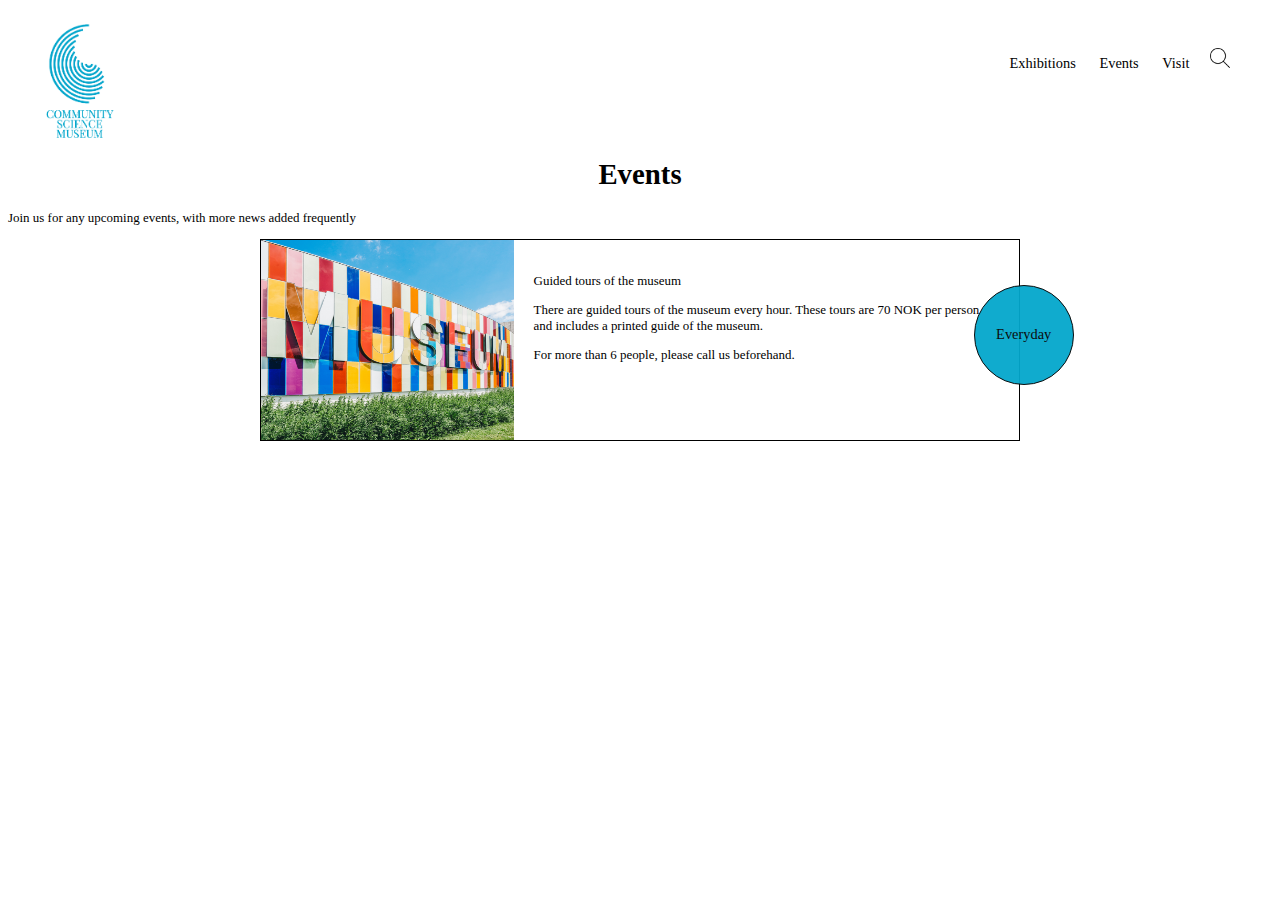
==== events.html @ 8934737d "index + involved" ====
<!DOCTYPE html>
<html>
  <head>
    <title></title>
    <meta name="description" content="">
    <meta name="viewport" content="width=device-width, initial-scale=1.0">
    <link href="styles.css" rel="stylesheet">
  </head>
  <body>
    <header>
      <nav>
        <a href="index.html"><img src="logo/FullLogo.png" alt="logo home" class="logo"></a>
        <label for="toggle">&#9776;</label>
        <input type="checkbox" id="toggle">
        <div class="menu">
            <a href="exhibitions.html">Exhibitions</a>
            <a href="events.html">Events</a>
            <a href="visit.html">Visit</a>
            <img src="icons/search.png" id="icon">
        </div>
      </nav>
    </header>
    <main>
        <h1>Events</h1>
        <p>Join us for any upcoming events, with more news added frequently</p>
        <div class="event">
            <div class="img"><img src="/images/scott-webb-102825.jpg"></div>
            <div class="text">
                <p>Guided tours of the museum</p>
                <p>There are guided tours of the museum every hour. These tours are 70 NOK per person and includes a printed guide of the museum.</p>
                <p>For more than 6 people, please call us beforehand.</p>
            </div>
            <div class="date">Everyday</div>
        </div>
    </main>
    <footer></footer>
  </body>
</html>
---- styles.css ----
@font-face {
    font-family: "Playfair Display";
    src: url("/fonts/Playfair_Display.tff") format(tff);
}
@font-face {
    font-family: "Source Sans Pro";
    src: url("/fonts/Source_Sans_Pro.ttf") format(tff);
}


body,
p {
    font-family: "Source Sans Pro";
    font-size: 0.9em;
}

.bold {
    font-weight: bold;
}

h1, 
h2,
h3 {
    font-family: "Playfair Display";
    text-align: center;
    clear: both;
}

.head {
    font-size: 3em;
    font-weight: bold;
}

/* Skip content */

a.skip-main {
    left:-999px;
    position: absolute;
    top: auto;
    width: 1px;
    height: 1px;
    overflow: hidden;
    z-index: -999;
}

a.skip-main:focus, a.skip-main:active {
    color: #fff;
    background-color: black;
    left: auto;
    top: auto;
    overflow: auto;
    margin: 10px 35%;
    padding: 5px;
    border-radius: 15px;
    border: 4px solid yellow;
    text-align: center;
    font-size: 1.2em;
    z-index: 999;
}

/* NAVIGATION */
nav {
    text-align: right;
    height: 75px;
    line-height: 100px;
}

.index::after {
    content: "";
    background-image: url("/images/front-2.jpg");
    background-size: cover;
    background-position: right;
    transform: scaleX(-1);
    opacity: 1.0;
    top: 0;
    left: 0;
    bottom: 0;
    right: 0;
    position: absolute;
    z-index: -1;
    height: 100%;
}

.logo {
    height: 150px;
    width: 150px;
    float: left;
}

.menu {
    margin: 0 30px 0 0;
    padding: 5px;
}

.menu a {
    text-decoration: none;
    margin: 0 10px;
    line-height: 50px;
    clear: left;
    color: #000;
} 

label {
    margin: 0 40px 0 0;
    font-size: 26px;
    line-height: 70px;
    display: none;
    width: 26px;
    float: right;
}

#toggle {
    display: none;
}

.menu img {
    height: 20px;
    width: 20px;
    padding: 0px 7px;
}

/* INDEX.HTML */

.landing {
    width: 100%;
    height: 100%;
}

.blue {
    background-color:#04A7CC;
    width: 50%;
    height: 100%;
    padding-top: 85px;
    padding-left: 100px;
    padding-bottom: 85px;
    box-sizing: border-box;
    line-height: 20px;
}

.intro {
    width: 65%;
    height: 50%;
    margin: auto;
    text-align: center;
    box-sizing: border-box;
    padding-top: 100px;
    padding-bottom: 20px;
}

.divider {
    height: 130px;
    width: 100%;
    background-position-y: 60%;
    background-size: cover;
    background-image: url(/images/divider-front.jpg);
}

.for-you {
    width: 100%;
    height: 30%;
    justify-content: space-around;
    display: flex;
    margin-top: 30px;
}

.box {
    width: 25%;
    height: 30%;
    display:inline-table;
    text-align: center;
    box-sizing: border-box;
    padding-top: 10px;
    padding-bottom: 10px;
}

/* Exhibitions */

.cosmology,
.evolution,
.biology,
.ai,
.ecology {
    height: 300px;
    width: 100%;
    box-sizing: border-box;
    margin-top: 100px;
}

.cosmology {
    background-color: #7E8E05;
}

.evolution {
    background-color: #F0B504;
}

.biology {
    background-color: #266F39;
}
.ai {
    background-color:#04A7CC;
}

.ecology {
    background-color: #CC6104;
}

.photo-left {
    display:inline-block;
    height: 200px;
    width: 300px;
    margin: 100px 0 0 70px;
    box-sizing: border-box;
}

.photo-right {
    float:right;
    height: 200px;
    width: 300px;
    margin: 100px 70px 0 0;
    box-sizing: border-box;
}

.exhibitions img {
    height: 200px;
    width: 300px;
}

/* EVENTS */

.event {
    width: 60%;
    height: 200px;
    margin: auto;
    border: 1px solid #000;
    position: relative;
}

.img {
    height: 200px;
    width: 33.33%;
    float: left;
}
 .img img {
    height: 200px;
    width: 100%;
 }

.text {
    height: 200px;
    width: 66.66%;
    float: left;
    text-align: left;
    box-sizing: border-box;
    padding: 20px 25px 0 20px;
}

.date {
    height: 100px;
    width: 100px;
    border: 1px solid #000;
    border-radius: 50%;
    text-align: center;
    background-color: #04A7CC;
    z-index: 10;
    position: absolute; 
    margin-top: 45px;
    margin-left: 94%;
    opacity: 0.95;
    box-sizing: border-box;
    padding-top: 40px;
}

/* Get Involved */

.divider-involved {
    height: 130px;
    width: 100%;
    background-position-y: 60%;
    background-size: cover;
    background-image: url(/images/divider-involved.jpg);
}

/* VISIT */

.location {
    height: 500px;
    width: 50%;
    float: left;
}

.map {
    height: 300px;
    width: 300px;
    background-image: url("/images/maps-edited.jpg");
    background-size: cover;
    background-position: center;
}

.more-info {
    height: 500px;
    width: 50%;
    display: inline-block;
}

.info{
    height: 500px;
} 

/* FOOTER */

.subscribe {
    background-color: #266F39;
    color: #fff;
    width: 100%;
    height: 220px;
    text-align: center;
    box-sizing: border-box;
    padding-top: 10px;
}

input[type=email] {
    height: 35px;
    width: 300px;
    margin-bottom: 20px;
    border-radius: 5px;
    box-shadow: 3px 1px 10px rgba(0,0,0,.6);
}

input[type=submit] {
    height: 30px;
    width: 150px;
    display: block;
    margin: 0 auto;
    background-color: #fff;
    color: #038022;
    border-radius: 10px;
}

.social {
    width: 100%;
    height: 80px;
    font-weight: bold;
    text-align: right;
}

.social a {
    color: #000;
    text-decoration: none;
}

.social img {
    height: 30px;
    width: 30px;
    float: left;
    margin: 30px 0px 0px 10px;
}

/* MEDIA */

@media only screen and (max-width: 700px) {
    .blue {
        width: 100%;
        height: 100%;
    }
}

@media only screen and (max-width: 600px) {

    label {
        display: block;
        cursor: pointer;
    }

    .menu {
        text-align: center;
        width: 100%;
        display: none;
    }

    .menu a {
        display: block;
        margin: 0;
        border-bottom: 1px solid #000;
    }

    #toggle:checked + .menu {
        display: block;
    }

    .subscribe label {
        display: none;
    }

    .for-you {
        width: auto;
        display: grid;
        margin: 0px 20px;
    }
    
    .box {
        width: 100%;
        height: 30%;
        display:inline-table;
        text-align: center;
        box-sizing: border-box;
        padding: 10px 0px;
    }
}
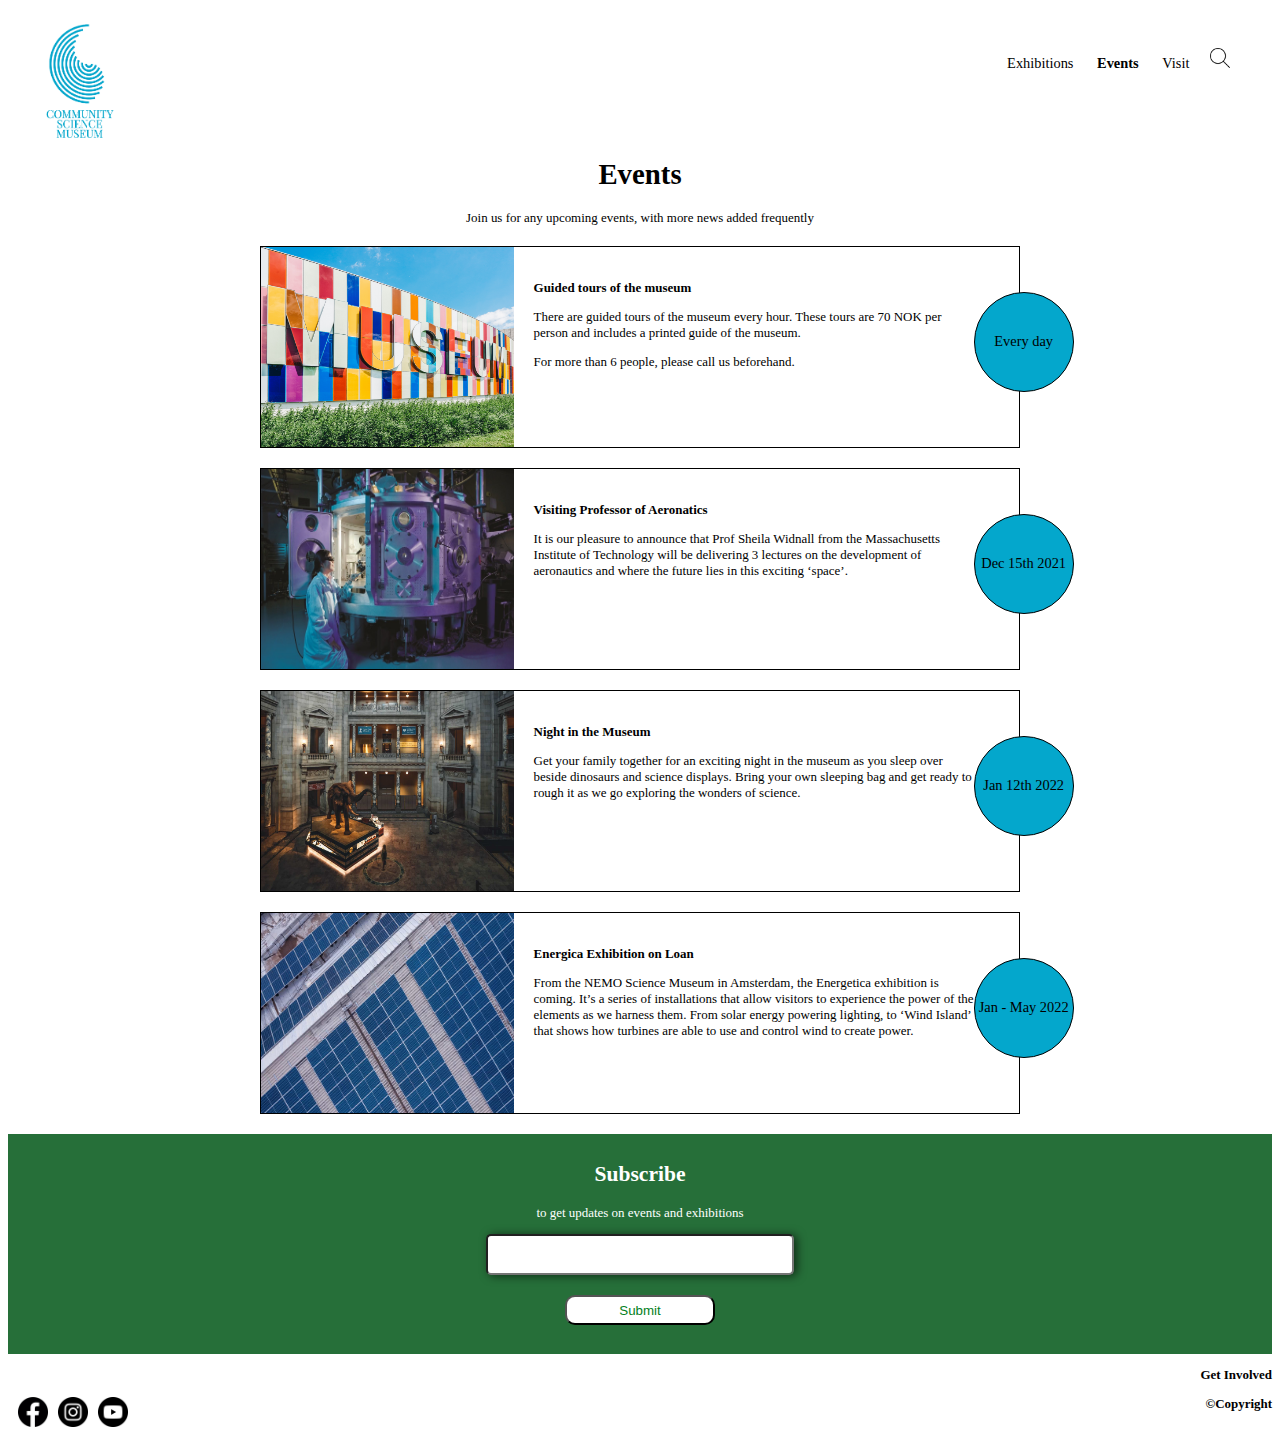
==== commit af7e8c93: "almost done" ====
--- a/events.html
+++ b/events.html
@@ -1,38 +1,82 @@
 <!DOCTYPE html>
 <html>
   <head>
-    <title></title>
-    <meta name="description" content="">
+    <title>Community Science Museum - Events</title>
+    <meta name="description" content="Our upcoming and exciting events">
     <meta name="viewport" content="width=device-width, initial-scale=1.0">
     <link href="styles.css" rel="stylesheet">
   </head>
   <body>
     <header>
+      <a class="skip-main" href="#main">Skip to main content</a>
       <nav>
         <a href="index.html"><img src="logo/FullLogo.png" alt="logo home" class="logo"></a>
         <label for="toggle">&#9776;</label>
         <input type="checkbox" id="toggle">
         <div class="menu">
             <a href="exhibitions.html">Exhibitions</a>
-            <a href="events.html">Events</a>
+            <a href="events.html" class="active">Events</a>
             <a href="visit.html">Visit</a>
             <img src="icons/search.png" id="icon">
         </div>
       </nav>
     </header>
     <main>
-        <h1>Events</h1>
+      <div class="main">
+        <h1 id="main" tabindex="-1">Events</h1>
         <p>Join us for any upcoming events, with more news added frequently</p>
+      </div>
         <div class="event">
-            <div class="img"><img src="/images/scott-webb-102825.jpg"></div>
+            <div class="img"><img src="/images/scott-webb-102825.jpg" alt="front of the museum"></div>
             <div class="text">
-                <p>Guided tours of the museum</p>
+                <p class="bold">Guided tours of the museum</p>
                 <p>There are guided tours of the museum every hour. These tours are 70 NOK per person and includes a printed guide of the museum.</p>
                 <p>For more than 6 people, please call us beforehand.</p>
             </div>
-            <div class="date">Everyday</div>
+            <div class="date">Every day</div>
         </div>
+        <div class="event">
+          <div class="img"><img src="/images/scientific-2040795_1280.jpg" alt="a woman in front of "></div>
+          <div class="text">
+              <p class="bold">Visiting Professor of Aeronatics</p>
+              <p>It is our pleasure to announce that Prof Sheila Widnall from the Massachusetts Institute of Technology will be delivering 3 lectures on the development of aeronautics and where the future lies in this exciting ‘space’.</p>
+          </div>
+          <div class="date">Dec 15th 2021</div>
+      </div>
+      <div class="event">
+        <div class="img"><img src="/images/roberto-nickson-396152.jpg" alt="the museum after closing"></div>
+        <div class="text">
+            <p class="bold">Night in the Museum</p>
+            <p>Get your family together for an exciting night in the museum as you sleep over beside dinosaurs and science displays. Bring your own sleeping bag and get ready to rough it as we go exploring the wonders of science.</p>
+        </div>
+        <div class="date">Jan 12th 2022</div>
+    </div>
+    <div class="event">
+      <div class="img"><img src="/images/guillherme-schneider-ecIS-bfYSG8-unsplash.jpg" alt="solar panels"></div>
+      <div class="text">
+          <p class="bold">Energica Exhibition on Loan</p>
+          <p>From the NEMO Science Museum in Amsterdam, the Energetica exhibition is coming. It’s a series of installations that allow visitors to experience the power of the elements as we harness them. From solar energy powering lighting, to ‘Wind Island’ that shows how turbines are able to use and control wind to create power.</p>
+      </div>
+      <div class="date">Jan - May 2022</div>
+  </div>
     </main>
-    <footer></footer>
+    <footer>
+      <div class="subscribe">
+        <h2>Subscribe</h2>
+        <p>to get updates on events and exhibitions</p>
+        <form>
+          <label for="email">Subscribe</label>
+          <input type="email" name="email" id="email" class="form_input">
+          <input type="submit" value="Submit" class="button">
+        </form>
+      </div>
+      <div class="social">
+        <div><a href="https://www.facebook.com/noroffoslo"><img src="/icons/facebook-circular-logo-2.png"></a></div>
+        <div><a href="https://www.instagram.com/noroff"><img src="/icons/instagram-2.png"></a></div>
+        <div><a href="https://www.youtube.com/c/NoroffAS"><img src="/icons/youtube-2.png"></a></div>
+        <p><a href="involved.html">Get Involved</a></p>
+        <p>&#169;Copyright</p>
+      </div>
+    </footer>
   </body>
 </html>--- a/styles.css
+++ b/styles.css
@@ -19,7 +19,6 @@
 }
 
 h1, 
-h2,
 h3 {
     font-family: "Playfair Display";
     text-align: center;
@@ -81,6 +80,14 @@
     height: 100%;
 }
 
+nav .active {
+    font-weight: bold;
+}
+
+nav a:hover {
+    text-decoration: underline;
+}
+
 .logo {
     height: 150px;
     width: 150px;
@@ -184,6 +191,7 @@
     width: 100%;
     box-sizing: border-box;
     margin-top: 100px;
+    display: table;
 }
 
 .cosmology {
@@ -206,27 +214,46 @@
 }
 
 .photo-left {
-    display:inline-block;
-    height: 200px;
-    width: 300px;
-    margin: 100px 0 0 70px;
-    box-sizing: border-box;
+    padding: 100px 0 0 8%;
+    box-sizing: border-box;
+    float: left;
 }
 
 .photo-right {
     float:right;
-    height: 200px;
-    width: 300px;
-    margin: 100px 70px 0 0;
+    padding: 100px 8% 0 0;
     box-sizing: border-box;
 }
 
 .exhibitions img {
     height: 200px;
-    width: 300px;
+    max-width: 350px;
+}
+
+.text-right {
+    height: 100%;
+    max-width: 30%;
+    float: left;
+    padding-top: 35px;
+    padding-left: 12%;
+}
+
+.text-left {
+    height: 100%;
+    width: 30%;
+    padding-top: 35px;
+    padding-left: 12%;
+    float: left;
 }
 
 /* EVENTS */
+
+.main {
+    text-align: center;
+    margin-bottom: 20px;
+    width: 60%;
+    margin: auto;
+}
 
 .event {
     width: 60%;
@@ -234,25 +261,28 @@
     margin: auto;
     border: 1px solid #000;
     position: relative;
+    margin-top: 20px ;
+    margin-bottom: 20px;
 }
 
 .img {
-    height: 200px;
+    height: 100%;
     width: 33.33%;
     float: left;
 }
- .img img {
-    height: 200px;
-    width: 100%;
- }
+
+.img img {
+    height: 100%;
+    width: 100%;
+}
 
 .text {
-    height: 200px;
+    height: 100%;
     width: 66.66%;
     float: left;
     text-align: left;
     box-sizing: border-box;
-    padding: 20px 25px 0 20px;
+    padding: 20px 40px 0 20px;
 }
 
 .date {
@@ -266,7 +296,6 @@
     position: absolute; 
     margin-top: 45px;
     margin-left: 94%;
-    opacity: 0.95;
     box-sizing: border-box;
     padding-top: 40px;
 }
@@ -283,10 +312,21 @@
 
 /* VISIT */
 
-.location {
+.divider-visit {
+    height: 130px;
+    width: 100%;
+    background-position-y: 70%;
+    background-size: cover;
+    background-image: url(/images/divider-visit.jpg);
+}
+
+.location, 
+.more-info {
     height: 500px;
-    width: 50%;
-    float: left;
+    width: 48%;
+    display:inline-table;
+    box-sizing: border-box;
+    padding: 20px 20px 30px;
 }
 
 .map {
@@ -296,16 +336,6 @@
     background-size: cover;
     background-position: center;
 }
-
-.more-info {
-    height: 500px;
-    width: 50%;
-    display: inline-block;
-}
-
-.info{
-    height: 500px;
-} 
 
 /* FOOTER */
 
@@ -363,6 +393,30 @@
         width: 100%;
         height: 100%;
     }
+
+    .location, 
+    .more-info {
+        width: 100%;
+        display:inline-table;
+    }
+
+    .exhibitions img {
+        height: 150px;
+        max-width: 250px;
+    }
+
+    .photo-left {
+        padding: 100px 0 0 8%;
+        box-sizing: border-box;
+        float: left;
+    }
+    
+    .photo-right {
+        float:right;
+        padding: 100px 8% 0 0;
+        box-sizing: border-box;
+    }
+
 }
 
 @media only screen and (max-width: 600px) {
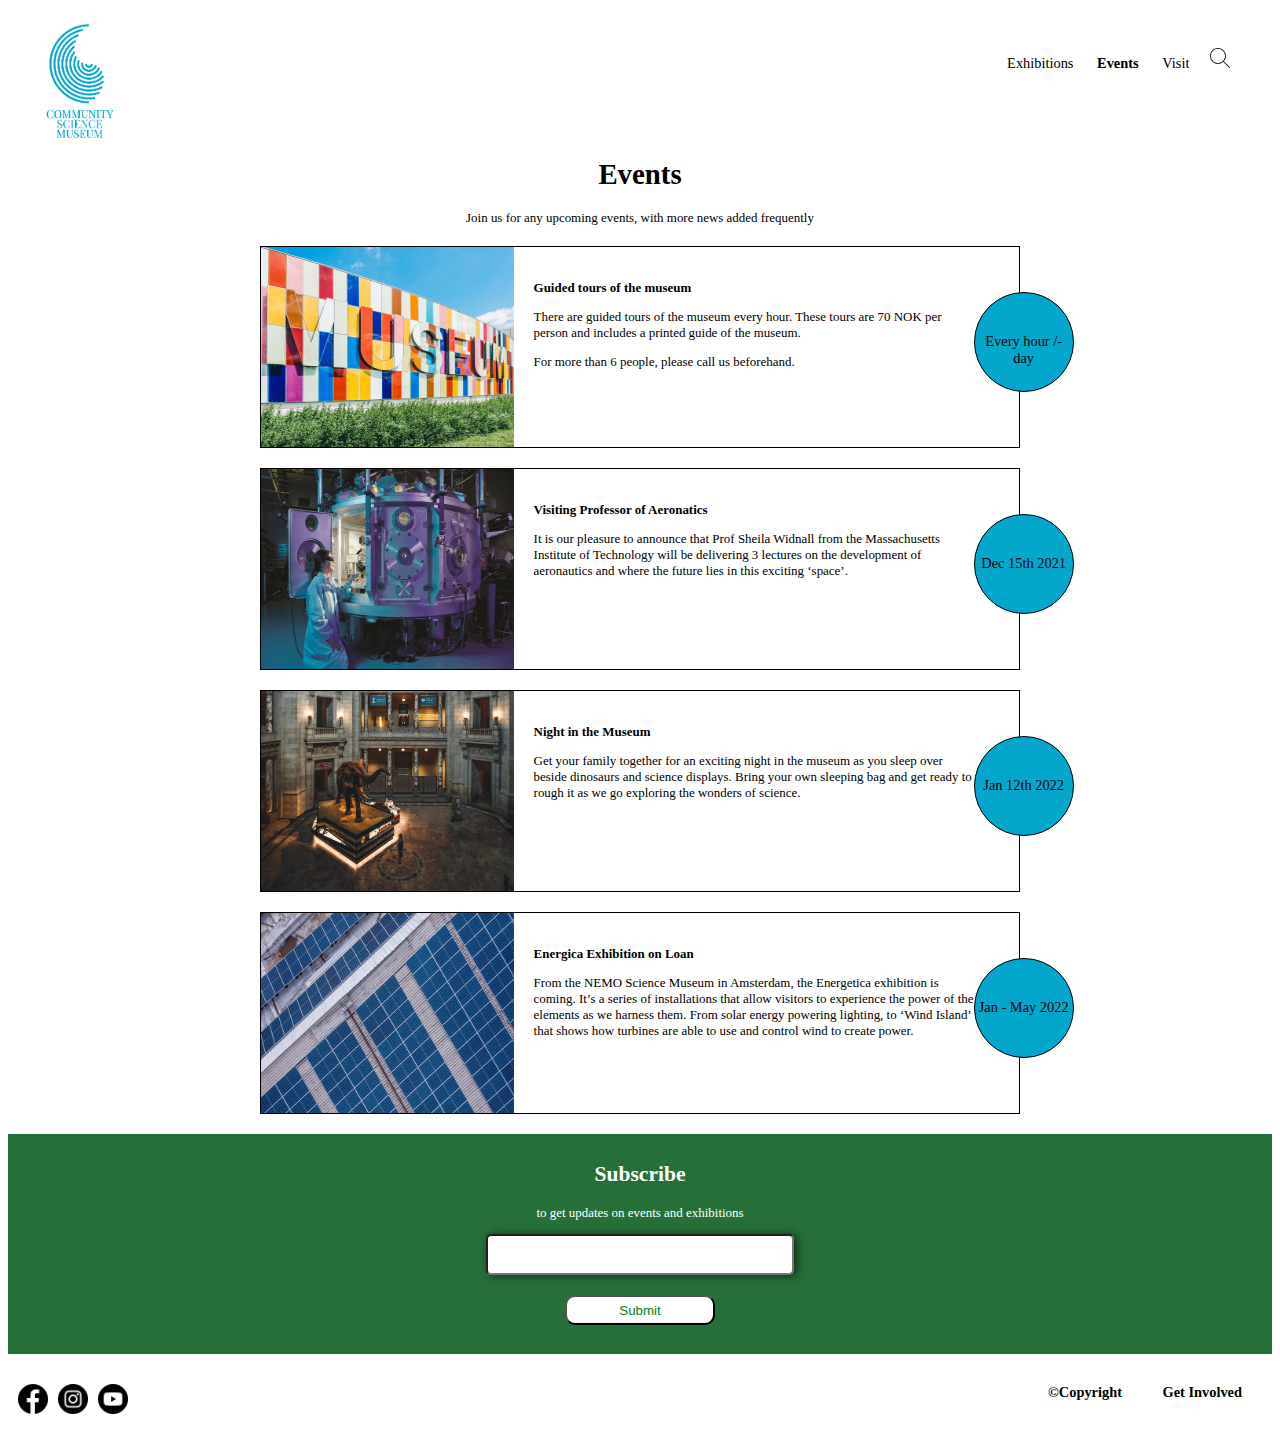
==== commit 40238ba5: "Test round 1.0" ====
--- a/events.html
+++ b/events.html
@@ -33,10 +33,10 @@
                 <p>There are guided tours of the museum every hour. These tours are 70 NOK per person and includes a printed guide of the museum.</p>
                 <p>For more than 6 people, please call us beforehand.</p>
             </div>
-            <div class="date">Every day</div>
+            <div class="date">Every hour /- day</div>
         </div>
         <div class="event">
-          <div class="img"><img src="/images/scientific-2040795_1280.jpg" alt="a woman in front of "></div>
+          <div class="img"><img src="/images/scientific-2040795_1280-2.jpg" alt="a woman in front of "></div>
           <div class="text">
               <p class="bold">Visiting Professor of Aeronatics</p>
               <p>It is our pleasure to announce that Prof Sheila Widnall from the Massachusetts Institute of Technology will be delivering 3 lectures on the development of aeronautics and where the future lies in this exciting ‘space’.</p>
@@ -44,7 +44,7 @@
           <div class="date">Dec 15th 2021</div>
       </div>
       <div class="event">
-        <div class="img"><img src="/images/roberto-nickson-396152.jpg" alt="the museum after closing"></div>
+        <div class="img"><img src="/images/roberto-nickson-396152-2.jpg" alt="the museum after closing"></div>
         <div class="text">
             <p class="bold">Night in the Museum</p>
             <p>Get your family together for an exciting night in the museum as you sleep over beside dinosaurs and science displays. Bring your own sleeping bag and get ready to rough it as we go exploring the wonders of science.</p>
@@ -74,8 +74,8 @@
         <div><a href="https://www.facebook.com/noroffoslo"><img src="/icons/facebook-circular-logo-2.png"></a></div>
         <div><a href="https://www.instagram.com/noroff"><img src="/icons/instagram-2.png"></a></div>
         <div><a href="https://www.youtube.com/c/NoroffAS"><img src="/icons/youtube-2.png"></a></div>
-        <p><a href="involved.html">Get Involved</a></p>
-        <p>&#169;Copyright</p>
+        <div class="copy"><a href="involved.html">Get Involved</a></div>
+        <div class="copy">&#169;Copyright</div>
       </div>
     </footer>
   </body>
--- a/styles.css
+++ b/styles.css
@@ -211,6 +211,7 @@
 
 .ecology {
     background-color: #CC6104;
+    margin-bottom: 100px;
 }
 
 .photo-left {
@@ -263,6 +264,7 @@
     position: relative;
     margin-top: 20px ;
     margin-bottom: 20px;
+    display: table;
 }
 
 .img {
@@ -386,6 +388,15 @@
     margin: 30px 0px 0px 10px;
 }
 
+.copy {
+    width: 90px;
+    float: right;
+    display: inline;
+    padding-top:30px;
+    padding-right: 10px;
+    margin-right: 20px;
+}
+
 /* MEDIA */
 
 @media only screen and (max-width: 700px) {
@@ -400,21 +411,24 @@
         display:inline-table;
     }
 
-    .exhibitions img {
-        height: 150px;
-        max-width: 250px;
-    }
-
     .photo-left {
-        padding: 100px 0 0 8%;
-        box-sizing: border-box;
-        float: left;
+        padding: 20px 0 0 15%;
+        width: 50%;
     }
     
     .photo-right {
-        float:right;
-        padding: 100px 8% 0 0;
-        box-sizing: border-box;
+        padding: 20px 15% 0 0;
+    }
+
+    .text-right {
+        height: 100%;
+        max-width: 60%;
+        padding-left: 20%;
+    }
+    
+    .text-left {
+        height: 100%;
+        width: 60%;
     }
 
 }
@@ -424,12 +438,15 @@
     label {
         display: block;
         cursor: pointer;
+        z-index:100;
     }
 
     .menu {
         text-align: center;
         width: 100%;
         display: none;
+        background-color: #fff;
+        z-index: 100;
     }
 
     .menu a {
@@ -460,4 +477,45 @@
         box-sizing: border-box;
         padding: 10px 0px;
     }
+
+    /* Events */
+    
+    .event {
+        width: 75%;
+        height: 200px;
+        margin: auto;
+        border: 1px solid #000;
+        position: relative;
+        margin-top: 20px ;
+        margin-bottom: 20px;
+        display: table;
+    }
+    
+    .img {
+        height: 25%;
+        width: 100%;
+        margin: auto;
+    }
+    
+    .text {
+        height: 100%;
+        width: 100%;
+        text-align: center;
+        margin: auto;
+    }
+    
+    .date {
+        height: 75px;
+        width: 75px;
+        border: 1px solid #000;
+        border-radius: 50%;
+        text-align: center;
+        background-color: #04A7CC;
+        z-index: 10;
+        position: absolute; 
+        margin-top: 52%;
+        margin-left: 80%;
+        box-sizing: border-box;
+        padding-top: 20px;
+    }
 }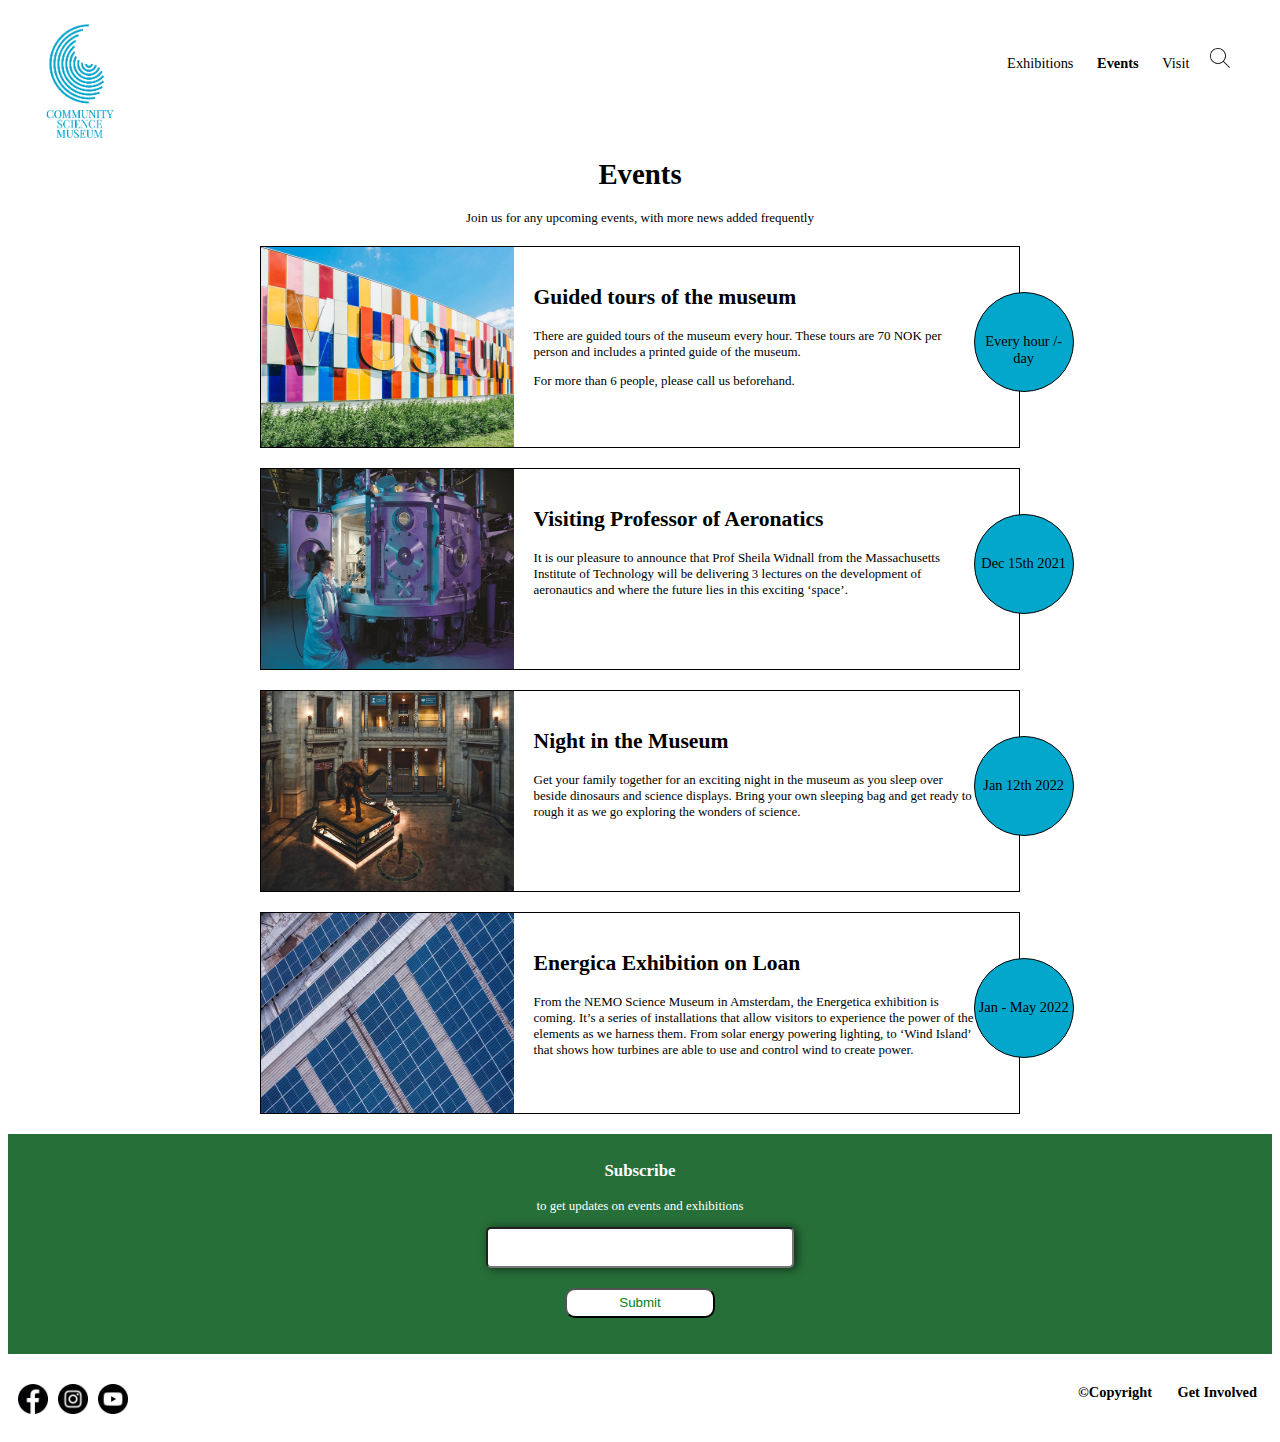
==== commit 16ab4263: "test 2.0" ====
--- a/events.html
+++ b/events.html
@@ -29,7 +29,7 @@
         <div class="event">
             <div class="img"><img src="/images/scott-webb-102825.jpg" alt="front of the museum"></div>
             <div class="text">
-                <p class="bold">Guided tours of the museum</p>
+                <h2>Guided tours of the museum</h2>
                 <p>There are guided tours of the museum every hour. These tours are 70 NOK per person and includes a printed guide of the museum.</p>
                 <p>For more than 6 people, please call us beforehand.</p>
             </div>
@@ -38,7 +38,7 @@
         <div class="event">
           <div class="img"><img src="/images/scientific-2040795_1280-2.jpg" alt="a woman in front of "></div>
           <div class="text">
-              <p class="bold">Visiting Professor of Aeronatics</p>
+              <h2>Visiting Professor of Aeronatics</h2>
               <p>It is our pleasure to announce that Prof Sheila Widnall from the Massachusetts Institute of Technology will be delivering 3 lectures on the development of aeronautics and where the future lies in this exciting ‘space’.</p>
           </div>
           <div class="date">Dec 15th 2021</div>
@@ -46,7 +46,7 @@
       <div class="event">
         <div class="img"><img src="/images/roberto-nickson-396152-2.jpg" alt="the museum after closing"></div>
         <div class="text">
-            <p class="bold">Night in the Museum</p>
+            <h2>Night in the Museum</h2>
             <p>Get your family together for an exciting night in the museum as you sleep over beside dinosaurs and science displays. Bring your own sleeping bag and get ready to rough it as we go exploring the wonders of science.</p>
         </div>
         <div class="date">Jan 12th 2022</div>
@@ -54,7 +54,7 @@
     <div class="event">
       <div class="img"><img src="/images/guillherme-schneider-ecIS-bfYSG8-unsplash.jpg" alt="solar panels"></div>
       <div class="text">
-          <p class="bold">Energica Exhibition on Loan</p>
+          <h2>Energica Exhibition on Loan</h2>
           <p>From the NEMO Science Museum in Amsterdam, the Energetica exhibition is coming. It’s a series of installations that allow visitors to experience the power of the elements as we harness them. From solar energy powering lighting, to ‘Wind Island’ that shows how turbines are able to use and control wind to create power.</p>
       </div>
       <div class="date">Jan - May 2022</div>
@@ -62,7 +62,7 @@
     </main>
     <footer>
       <div class="subscribe">
-        <h2>Subscribe</h2>
+        <h3>Subscribe</h3>
         <p>to get updates on events and exhibitions</p>
         <form>
           <label for="email">Subscribe</label>
--- a/styles.css
+++ b/styles.css
@@ -393,8 +393,8 @@
     float: right;
     display: inline;
     padding-top:30px;
-    padding-right: 10px;
-    margin-right: 20px;
+    padding-right: 5px;
+    margin-right: 10px;
 }
 
 /* MEDIA */
@@ -412,8 +412,10 @@
     }
 
     .photo-left {
-        padding: 20px 0 0 15%;
+        padding-top:20px;
         width: 50%;
+        height: 20%;
+        margin: auto;
     }
     
     .photo-right {
@@ -436,9 +438,8 @@
 @media only screen and (max-width: 600px) {
 
     label {
-        display: block;
+        display:contents;
         cursor: pointer;
-        z-index:100;
     }
 
     .menu {
@@ -447,6 +448,7 @@
         display: none;
         background-color: #fff;
         z-index: 100;
+        position: absolute;
     }
 
     .menu a {
